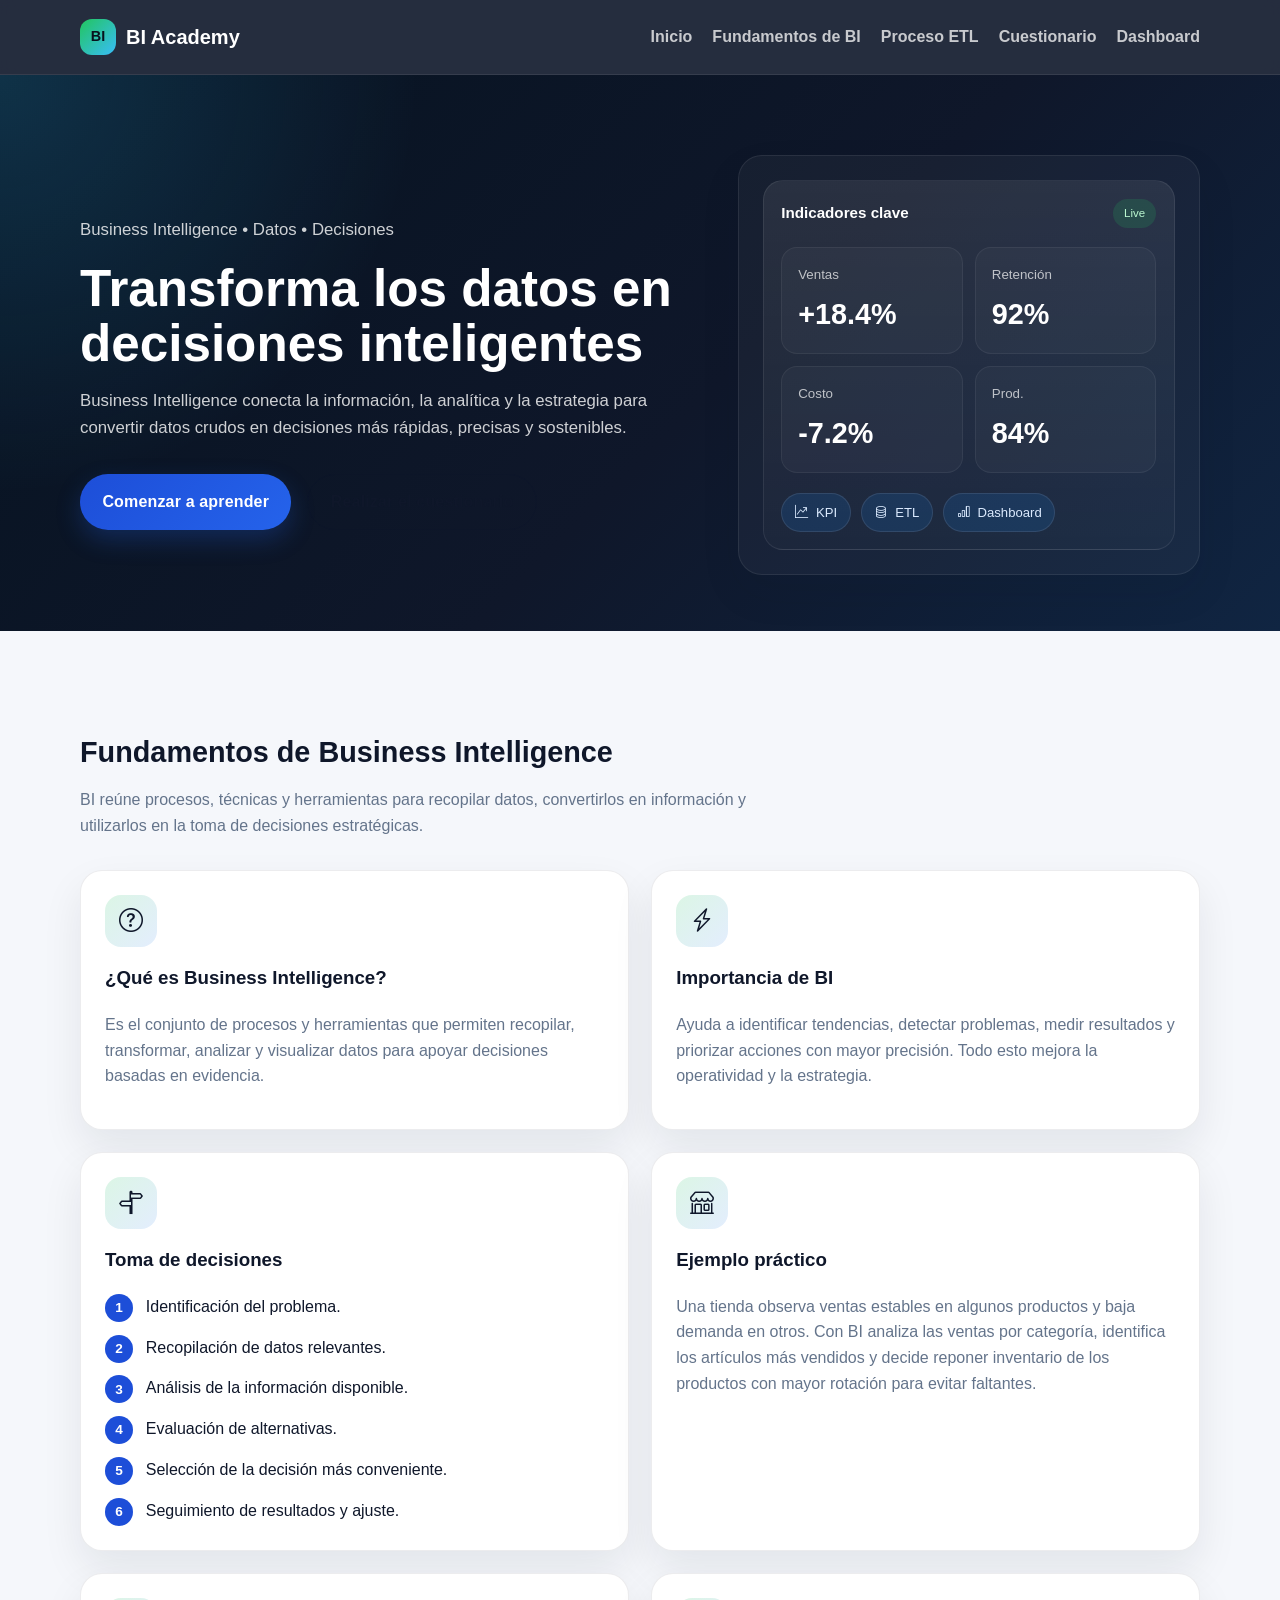
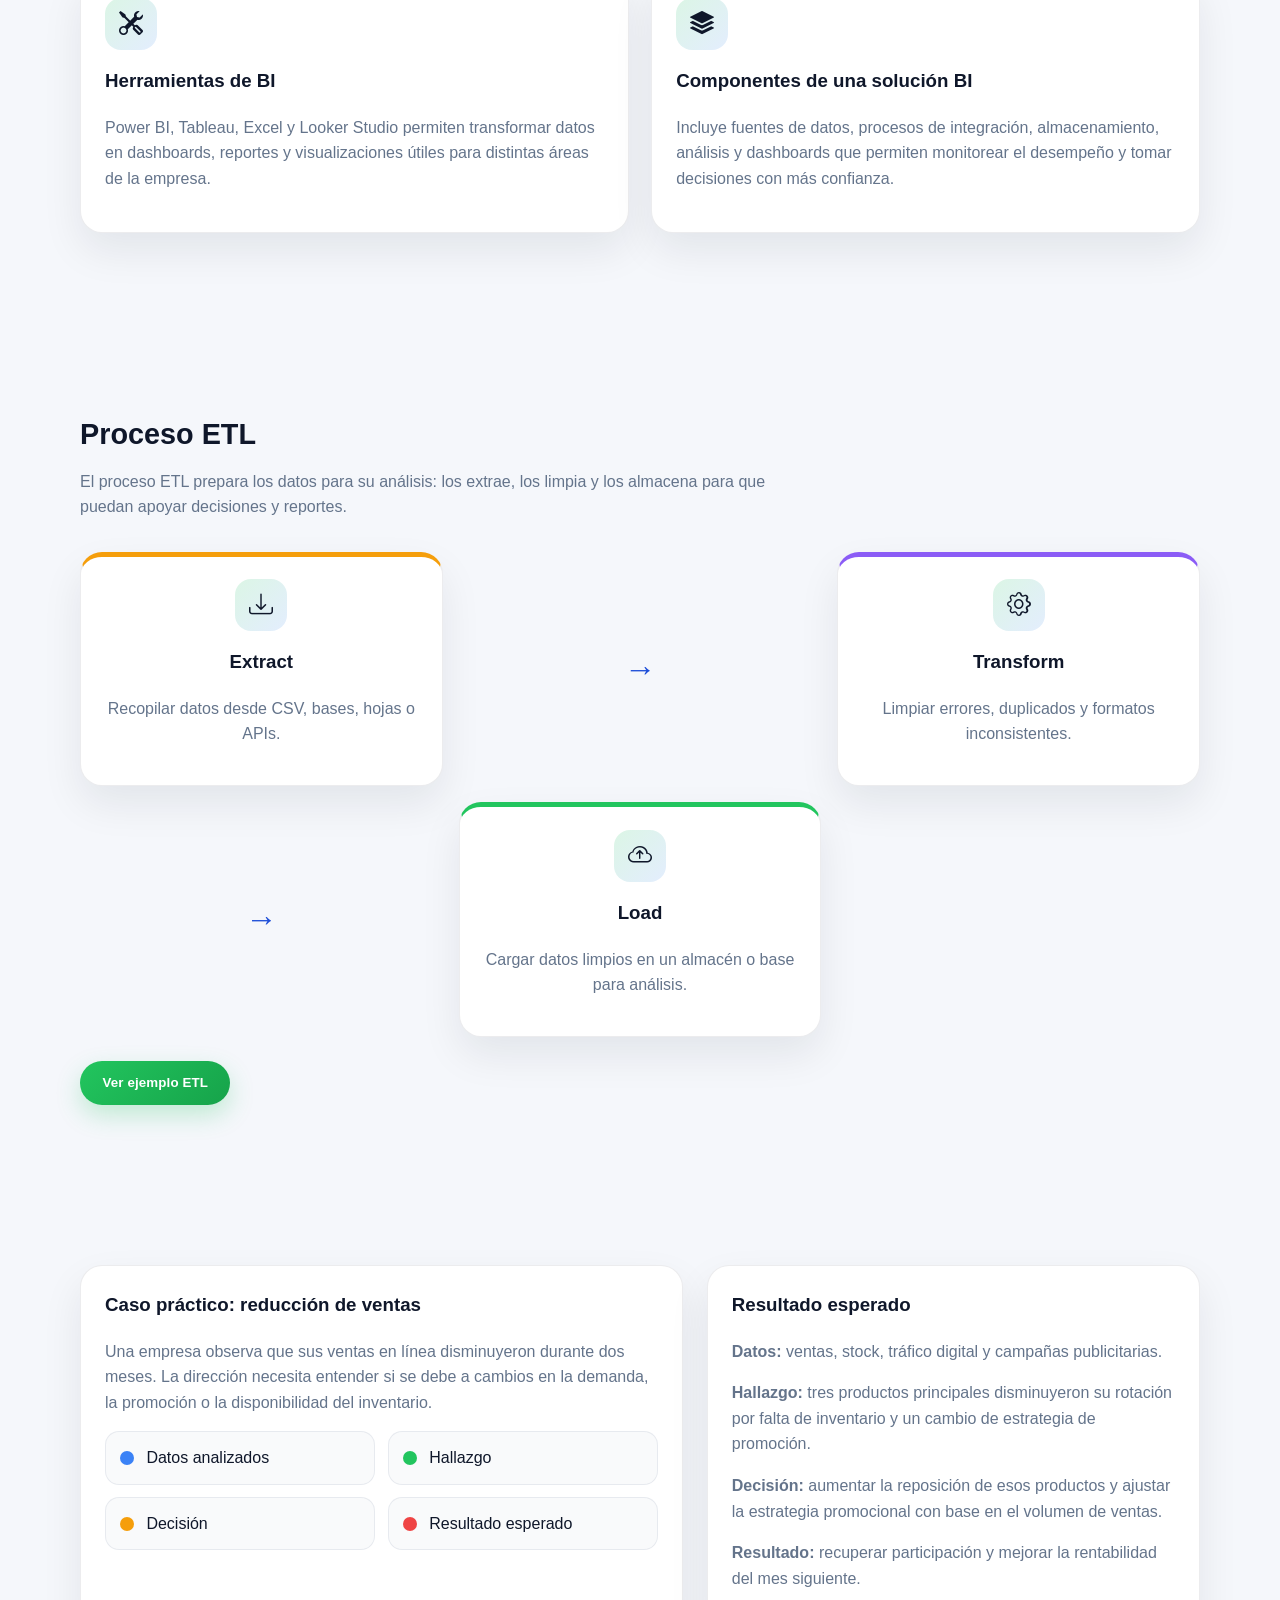
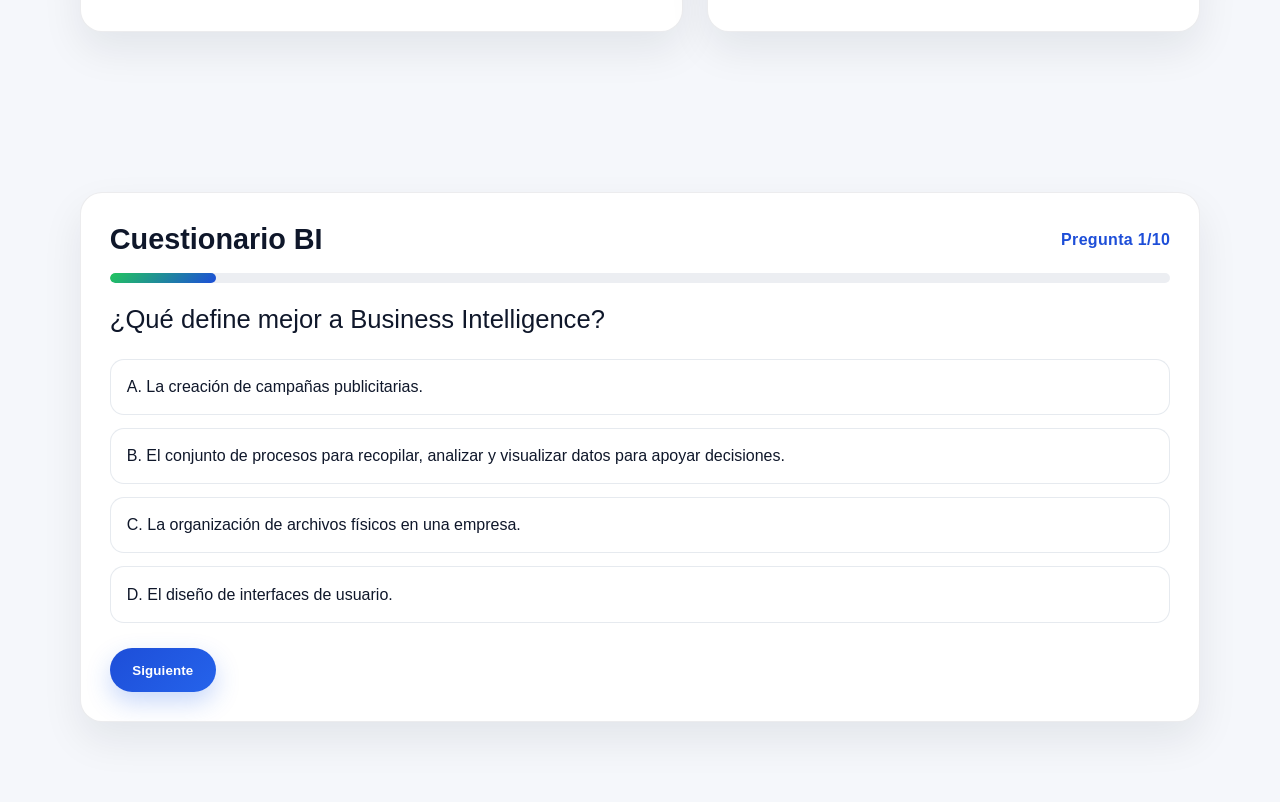
==== index.html @ a5fccbb6 "Version 1 de mi sitio web sobre BI" ====
<!DOCTYPE html>
<html lang="es">
  <head>
    <meta charset="UTF-8" />
    <meta name="viewport" content="width=device-width, initial-scale=1.0" />
    <title>BI Academy</title>
    <meta
      name="description"
      content="Sitio educativo de Business Intelligence, toma de decisiones y ETL con un cuestionario gamificado."
    />
    <link rel="preconnect" href="https://fonts.googleapis.com" />
    <link rel="preconnect" href="https://fonts.gstatic.com" crossorigin />
    <link
      href="https://fonts.googleapis.com/css2?family=Inter:wght@400;500;600;700;800&display=swap"
      rel="stylesheet"
    />
    <link
      rel="stylesheet"
      href="https://cdn.jsdelivr.net/npm/bootstrap-icons@1.11.3/font/bootstrap-icons.min.css"
    />
    <link rel="stylesheet" href="css/styles.css" />
  </head>
  <body>
    <header class="navbar">
      <div class="container">
        <a href="#inicio" class="navbar-brand" aria-label="BI Academy inicio">
          <span class="brand-mark">BI</span>
          BI Academy
        </a>

        <button class="navbar-toggle" aria-label="Abrir menú" type="button">☰</button>

        <nav aria-label="Navegación principal">
          <ul class="navbar-nav">
            <li><a href="#inicio">Inicio</a></li>
            <li><a href="#fundamentos">Fundamentos de BI</a></li>
            <li><a href="#etl">Proceso ETL</a></li>
            <li><a href="#quiz">Cuestionario</a></li>
            <li><a href="dashboard.html">Dashboard</a></li>
          </ul>
        </nav>
      </div>
    </header>

    <main>
      <section class="hero" id="inicio">
        <div class="container hero-grid">
          <div>
            <p class="section-badge">Business Intelligence • Datos • Decisiones</p>
            <h1>Transforma los datos en decisiones inteligentes</h1>
            <p>
              Business Intelligence conecta la información, la analítica y la estrategia para
              convertir datos crudos en decisiones más rápidas, precisas y sostenibles.
            </p>
            <div class="hero-actions">
              <a href="#fundamentos" class="btn btn-primary">Comenzar a aprender</a>
              <a href="#quiz" class="btn btn-outline">Realizar el cuestionario</a>
            </div>
          </div>

          <div class="hero-visual" aria-label="Panel visual de analítica empresarial">
            <div class="data-panel">
              <div class="panel-header">
                <strong>Indicadores clave</strong>
                <span class="live-badge">Live</span>
              </div>

              <div class="metric-row">
                <div class="metric-box">
                  <small>Ventas</small>
                  <strong>+18.4%</strong>
                </div>
                <div class="metric-box">
                  <small>Retención</small>
                  <strong>92%</strong>
                </div>
                <div class="metric-box">
                  <small>Costo</small>
                  <strong>-7.2%</strong>
                </div>
                <div class="metric-box">
                  <small>Prod.</small>
                  <strong>84%</strong>
                </div>
              </div>

              <div class="chip-row">
                <span class="chip"><i class="bi bi-graph-up-arrow"></i> KPI</span>
                <span class="chip"><i class="bi bi-database"></i> ETL</span>
                <span class="chip"><i class="bi bi-bar-chart"></i> Dashboard</span>
              </div>
            </div>
          </div>
        </div>
      </section>

      <section class="page-section" id="fundamentos">
        <div class="container">
          <div style="max-width: 700px;">
            <h2 class="section-title">Fundamentos de Business Intelligence</h2>
            <p class="section-subtitle">
              BI reúne procesos, técnicas y herramientas para recopilar datos, convertirlos en
              información y utilizarlos en la toma de decisiones estratégicas.
            </p>
          </div>

          <div class="content-grid two-columns">
            <article class="info-card">
              <div class="icon-box"><i class="bi bi-question-circle"></i></div>
              <h3>¿Qué es Business Intelligence?</h3>
              <p>
                Es el conjunto de procesos y herramientas que permiten recopilar, transformar,
                analizar y visualizar datos para apoyar decisiones basadas en evidencia.
              </p>
            </article>

            <article class="info-card">
              <div class="icon-box"><i class="bi bi-lightning-charge"></i></div>
              <h3>Importancia de BI</h3>
              <p>
                Ayuda a identificar tendencias, detectar problemas, medir resultados y priorizar
                acciones con mayor precisión. Todo esto mejora la operatividad y la estrategia.
              </p>
            </article>

            <article class="info-card">
              <div class="icon-box"><i class="bi bi-signpost-split"></i></div>
              <h3>Toma de decisiones</h3>
              <ul class="steps-list">
                <li><span class="step-number">1</span><span>Identificación del problema.</span></li>
                <li><span class="step-number">2</span><span>Recopilación de datos relevantes.</span></li>
                <li><span class="step-number">3</span><span>Análisis de la información disponible.</span></li>
                <li><span class="step-number">4</span><span>Evaluación de alternativas.</span></li>
                <li><span class="step-number">5</span><span>Selección de la decisión más conveniente.</span></li>
                <li><span class="step-number">6</span><span>Seguimiento de resultados y ajuste.</span></li>
              </ul>
            </article>

            <article class="info-card">
              <div class="icon-box"><i class="bi bi-shop"></i></div>
              <h3>Ejemplo práctico</h3>
              <p>
                Una tienda observa ventas estables en algunos productos y baja demanda en otros.
                Con BI analiza las ventas por categoría, identifica los artículos más vendidos y
                decide reponer inventario de los productos con mayor rotación para evitar faltantes.
              </p>
            </article>

            <article class="info-card">
              <div class="icon-box"><i class="bi bi-tools"></i></div>
              <h3>Herramientas de BI</h3>
              <p>
                Power BI, Tableau, Excel y Looker Studio permiten transformar datos en dashboards,
                reportes y visualizaciones útiles para distintas áreas de la empresa.
              </p>
            </article>

            <article class="info-card">
              <div class="icon-box"><i class="bi bi-stack"></i></div>
              <h3>Componentes de una solución BI</h3>
              <p>
                Incluye fuentes de datos, procesos de integración, almacenamiento, análisis y
                dashboards que permiten monitorear el desempeño y tomar decisiones con más confianza.
              </p>
            </article>
          </div>
        </div>
      </section>

      <section class="page-section" id="etl">
        <div class="container">
          <div style="max-width: 700px;">
            <h2 class="section-title">Proceso ETL</h2>
            <p class="section-subtitle">
              El proceso ETL prepara los datos para su análisis: los extrae, los limpia y los
              almacena para que puedan apoyar decisiones y reportes.
            </p>
          </div>

          <div class="etl-flow">
            <article class="etl-card extract">
              <div class="icon-box"><i class="bi bi-download"></i></div>
              <h3>Extract</h3>
              <p>Recopilar datos desde CSV, bases, hojas o APIs.</p>
            </article>

            <div class="etl-arrow" aria-hidden="true">→</div>

            <article class="etl-card transform">
              <div class="icon-box"><i class="bi bi-gear"></i></div>
              <h3>Transform</h3>
              <p>Limpiar errores, duplicados y formatos inconsistentes.</p>
            </article>

            <div class="etl-arrow" aria-hidden="true">→</div>

            <article class="etl-card load">
              <div class="icon-box"><i class="bi bi-cloud-arrow-up"></i></div>
              <h3>Load</h3>
              <p>Cargar datos limpios en un almacén o base para análisis.</p>
            </article>
          </div>

          <div class="toggle-example">
            <button id="toggle-etl-example" class="btn btn-success" type="button">Ver ejemplo ETL</button>
          </div>

          <div class="etl-example" aria-live="polite">
            <h3>Ejemplo de tienda</h3>
            <p><strong>Extract:</strong> recopilar registros de ventas de diferentes sucursales.</p>
            <p>
              <strong>Transform:</strong> corregir fechas inválidas, ajustar precios y eliminar compras
              duplicadas antes del análisis.
            </p>
            <p>
              <strong>Load:</strong> guardar los datos limpios para construir un reporte mensual de ventas,
              margen y productos más vendidos.
            </p>
          </div>
        </div>
      </section>

      <section class="page-section">
        <div class="container">
          <div class="case-grid">
            <article class="case-card">
              <h3>Caso práctico: reducción de ventas</h3>
              <p>
                Una empresa observa que sus ventas en línea disminuyeron durante dos meses. La
                dirección necesita entender si se debe a cambios en la demanda, la promoción o la
                disponibilidad del inventario.
              </p>
              <div class="case-legend">
                <div class="legend-item">
                  <span class="legend-swatch" style="background: #3b82f6;"></span>
                  <span>Datos analizados</span>
                </div>
                <div class="legend-item">
                  <span class="legend-swatch" style="background: #22c55e;"></span>
                  <span>Hallazgo</span>
                </div>
                <div class="legend-item">
                  <span class="legend-swatch" style="background: #f59e0b;"></span>
                  <span>Decisión</span>
                </div>
                <div class="legend-item">
                  <span class="legend-swatch" style="background: #ef4444;"></span>
                  <span>Resultado esperado</span>
                </div>
              </div>
            </article>

            <article class="case-card">
              <h3>Resultado esperado</h3>
              <p>
                <strong>Datos:</strong> ventas, stock, tráfico digital y campañas publicitarias.
              </p>
              <p>
                <strong>Hallazgo:</strong> tres productos principales disminuyeron su rotación por falta de
                inventario y un cambio de estrategia de promoción.
              </p>
              <p>
                <strong>Decisión:</strong> aumentar la reposición de esos productos y ajustar la estrategia
                promocional con base en el volumen de ventas.
              </p>
              <p>
                <strong>Resultado:</strong> recuperar participación y mejorar la rentabilidad del mes
                siguiente.
              </p>
            </article>
          </div>
        </div>
      </section>

      <section class="page-section" id="quiz">
        <div class="container">
          <div class="quiz-card">
            <div class="quiz-header">
              <div>
                <h2 class="section-title" style="margin: 0;">Cuestionario BI</h2>
              </div>
              <span class="question-counter" id="question-counter">Pregunta 1/10</span>
            </div>

            <div class="progress-shell" aria-label="Progreso del cuestionario">
              <div class="progress-bar" id="quiz-progress"></div>
            </div>

            <div class="question-box" id="question-box">
              <div class="question-text" id="quiz-question">Cargando pregunta...</div>
              <div class="answer-list" id="quiz-answers"></div>
              <div class="feedback" id="quiz-feedback" aria-live="polite"></div>
            </div>

            <div class="quiz-actions">
              <button class="btn btn-outline" id="finish-quiz" type="button" style="display: none;">Finalizar</button>
              <button class="btn btn-primary" id="next-question" type="button" disabled>Siguiente</button>
            </div>

            <div class="quiz-result" id="quiz-result">
              <div class="score-ring" aria-label="Resultado del cuestionario">
                <div class="score-ring-inner" id="result-score">0%</div>
              </div>
              <div id="result-message"></div>
              <p id="result-details"></p>
              <button class="btn btn-success" id="retry-quiz" type="button">Intentar otra vez</button>
            </div>
          </div>
        </div>
      </section>
    </main>

    <script src="js/main.js"></script>
    <script src="js/quiz.js"></script>
  </body>
</html>
---- css/styles.css ----
:root {
  --primary: #0f172a;
  --primary-soft: #13253f;
  --secondary: #1d4ed8;
  --accent: #22c55e;
  --accent-soft: #dcfce7;
  --warning: #f59e0b;
  --danger: #ef4444;
  --bg-light: #f5f7fb;
  --card: #ffffff;
  --muted: #64748b;
  --line: rgba(15, 23, 42, 0.08);
  --shadow: 0 18px 40px rgba(15, 23, 42, 0.08);
}

* {
  box-sizing: border-box;
}

html {
  scroll-behavior: smooth;
}

body {
  margin: 0;
  font-family: "Segoe UI", sans-serif;
  background: var(--bg-light);
  color: var(--primary);
  line-height: 1.6;
}

a {
  text-decoration: none;
}

img {
  max-width: 100%;
  display: block;
}

.container {
  width: min(1120px, calc(100% - 32px));
  margin: 0 auto;
}

.section-title {
  margin-bottom: 1.1rem;
  font-size: clamp(1.8rem, 2vw, 2.6rem);
  line-height: 1.2;
}

.section-subtitle {
  max-width: 700px;
  color: var(--muted);
  margin-bottom: 2rem;
}

.navbar {
  position: sticky;
  top: 0;
  z-index: 10;
  background: rgba(15, 23, 42, 0.9);
  backdrop-filter: blur(8px);
  border-bottom: 1px solid rgba(255, 255, 255, 0.08);
}

.navbar .container {
  display: flex;
  align-items: center;
  justify-content: space-between;
  min-height: 74px;
}

.navbar-brand {
  display: inline-flex;
  align-items: center;
  gap: 10px;
  color: #fff;
  font-weight: 700;
  font-size: 1.25rem;
}

.brand-mark {
  display: inline-flex;
  align-items: center;
  justify-content: center;
  width: 36px;
  height: 36px;
  border-radius: 12px;
  background: linear-gradient(135deg, var(--accent), #38bdf8);
  color: #08111d;
  font-size: 0.9rem;
}

.navbar-nav {
  display: flex;
  align-items: center;
  gap: 1.25rem;
  list-style: none;
  margin: 0;
  padding: 0;
}

.navbar-nav a {
  color: rgba(255, 255, 255, 0.75);
  font-weight: 600;
  transition: color 0.2s ease;
}

.navbar-nav a:hover,
.navbar-nav a:focus {
  color: #fff;
}

.navbar-toggle {
  display: none;
  background: transparent;
  border: 1px solid rgba(255,255,255,0.2);
  color: #fff;
  padding: 0.4rem 0.7rem;
  border-radius: 10px;
  cursor: pointer;
}

.btn {
  display: inline-flex;
  align-items: center;
  justify-content: center;
  border: none;
  border-radius: 999px;
  padding: 0.9rem 1.4rem;
  font-weight: 700;
  letter-spacing: 0.01em;
  cursor: pointer;
  transition: transform 0.2s ease, box-shadow 0.2s ease, opacity 0.2s ease;
}

.btn:hover {
  transform: translateY(-1px);
}

.btn-primary {
  background: linear-gradient(135deg, var(--secondary), #2563eb);
  color: #fff;
  box-shadow: 0 10px 24px rgba(37, 99, 235, 0.25);
}

.btn-outline {
  background: transparent;
  border: 1px solid rgba(15, 23, 42, 0.12);
  color: var(--primary);
}

.btn-success {
  background: linear-gradient(135deg, var(--accent), #16a34a);
  color: #fff;
  box-shadow: 0 10px 24px rgba(34, 197, 94, 0.25);
}

.hero {
  background: radial-gradient(circle at top left, rgba(56, 189, 248, 0.18), transparent 30%), linear-gradient(135deg, #061321 0%, #0f172a 56%, #102542 100%);
  color: #fff;
  padding: 5rem 0 3.5rem;
}

.hero-grid {
  display: grid;
  grid-template-columns: 1.15fr 0.85fr;
  gap: 2rem;
  align-items: center;
}

.hero h1 {
  margin: 0 0 1rem;
  font-size: clamp(2.4rem, 4vw, 4.4rem);
  line-height: 1.08;
}

.hero p {
  color: rgba(255,255,255,0.8);
  font-size: 1.05rem;
  max-width: 620px;
}

.hero-actions {
  display: flex;
  flex-wrap: wrap;
  gap: 1rem;
  margin-top: 2rem;
}

.hero-visual {
  background: rgba(255,255,255,0.04);
  border: 1px solid rgba(255,255,255,0.08);
  border-radius: 24px;
  padding: 1.5rem;
  box-shadow: var(--shadow);
}

.data-panel {
  background: linear-gradient(180deg, rgba(255,255,255,0.08), rgba(255,255,255,0.02));
  border: 1px solid rgba(255,255,255,0.08);
  border-radius: 20px;
  padding: 1.1rem;
}

.panel-header {
  display: flex;
  justify-content: space-between;
  align-items: center;
  margin-bottom: 1.2rem;
}

.panel-header strong {
  font-size: 0.95rem;
}

.live-badge {
  font-size: 0.72rem;
  padding: 0.35rem 0.7rem;
  border-radius: 999px;
  background: rgba(34,197,94,0.16);
  color: #bbf7d0;
}

.metric-row {
  display: grid;
  grid-template-columns: repeat(2, minmax(0, 1fr));
  gap: 0.75rem;
}

.metric-box {
  background: rgba(255,255,255,0.03);
  border-radius: 16px;
  padding: 1rem;
  border: 1px solid rgba(255,255,255,0.06);
}

.metric-box small {
  display: block;
  color: rgba(255,255,255,0.7);
}

.metric-box strong {
  display: block;
  font-size: 1.8rem;
  margin-top: 0.35rem;
}

.chip-row {
  display: flex;
  flex-wrap: wrap;
  gap: 0.6rem;
  margin-top: 1.2rem;
}

.chip {
  display: inline-flex;
  align-items: center;
  gap: 0.5rem;
  background: rgba(25, 118, 210, 0.18);
  border: 1px solid rgba(148, 163, 184, 0.18);
  color: #dbeafe;
  padding: 0.5rem 0.8rem;
  border-radius: 999px;
  font-size: 0.82rem;
}

.page-section {
  padding: 5rem 0;
}

.content-grid {
  display: grid;
  gap: 1.4rem;
}

.info-card,
.quiz-card,
.etl-card,
.case-card {
  background: var(--card);
  border-radius: 22px;
  border: 1px solid var(--line);
  box-shadow: var(--shadow);
}

.info-card {
  padding: 1.5rem;
}

.info-card h3,
.case-card h3,
.etl-card h3,
.quiz-card h3 {
  margin-top: 0;
}

.info-card p,
.case-card p,
.etl-card p {
  color: var(--muted);
}

.icon-box {
  display: inline-flex;
  justify-content: center;
  align-items: center;
  width: 52px;
  height: 52px;
  border-radius: 16px;
  background: linear-gradient(135deg, rgba(34,197,94,0.16), rgba(59,130,246,0.14));
  color: #0f172a;
  font-size: 1.5rem;
  margin-bottom: 1rem;
}

.steps-list {
  list-style: none;
  padding: 0;
  margin: 0;
  display: grid;
  gap: 0.8rem;
}

.steps-list li {
  display: flex;
  gap: 0.8rem;
  align-items: flex-start;
}

.step-number {
  width: 28px;
  height: 28px;
  border-radius: 50%;
  display: inline-flex;
  align-items: center;
  justify-content: center;
  background: var(--secondary);
  color: #fff;
  font-weight: 700;
  font-size: 0.85rem;
  flex-shrink: 0;
}

.two-columns {
  display: grid;
  grid-template-columns: repeat(2, minmax(0, 1fr));
  gap: 1.4rem;
}

.etl-flow {
  display: grid;
  grid-template-columns: repeat(3, minmax(0, 1fr));
  gap: 1rem;
  align-items: center;
  margin-top: 1.2rem;
}

.etl-card {
  padding: 1.4rem 1rem;
  text-align: center;
}

.etl-card.extract { border-top: 5px solid #f59e0b; }
.etl-card.transform { border-top: 5px solid #8b5cf6; }
.etl-card.load { border-top: 5px solid #22c55e; }

.etl-arrow {
  font-size: 2rem;
  color: var(--secondary);
  text-align: center;
}

.toggle-example {
  margin-top: 1.5rem;
}

.etl-example {
  display: none;
  margin-top: 1.25rem;
  padding: 1rem 1.1rem;
  border-radius: 18px;
  background: linear-gradient(135deg, rgba(34,197,94,0.08), rgba(37,99,235,0.05));
  border: 1px solid rgba(34,197,94,0.18);
}

.etl-example.visible {
  display: block;
}

.case-grid {
  display: grid;
  grid-template-columns: 1.1fr 0.9fr;
  gap: 1.5rem;
}

.case-card {
  padding: 1.5rem;
}

.case-legend {
  display: grid;
  grid-template-columns: repeat(2, minmax(0, 1fr));
  gap: 0.8rem;
  margin-top: 1rem;
}

.legend-item {
  display: flex;
  gap: 0.75rem;
  align-items: center;
  background: rgba(148,163,184,0.06);
  border: 1px solid rgba(148,163,184,0.18);
  border-radius: 14px;
  padding: 0.8rem 0.9rem;
}

.legend-swatch {
  width: 14px;
  height: 14px;
  border-radius: 50%;
  display: inline-block;
}

.quiz-card {
  padding: 1.8rem;
  position: relative;
  overflow: hidden;
}

.quiz-header {
  display: flex;
  justify-content: space-between;
  align-items: center;
  gap: 1rem;
  margin-bottom: 1rem;
}

.progress-shell {
  width: 100%;
  height: 10px;
  background: rgba(148,163,184,0.18);
  border-radius: 999px;
  overflow: hidden;
}

.progress-bar {
  height: 100%;
  width: 0%;
  background: linear-gradient(135deg, var(--accent), var(--secondary));
  border-radius: inherit;
  transition: width 0.3s ease;
}

.question-box {
  min-height: 200px;
}

.question-counter {
  color: var(--secondary);
  font-weight: 700;
  letter-spacing: 0.02em;
}

.question-text {
  font-size: clamp(1.2rem, 2.2vw, 1.6rem);
  margin: 1rem 0 1.2rem;
}

.answer-list {
  display: grid;
  gap: 0.8rem;
  margin-bottom: 1.2rem;
}

.answer-option {
  width: 100%;
  text-align: left;
  border: 1px solid rgba(148,163,184,0.23);
  background: #fff;
  padding: 0.9rem 1rem;
  border-radius: 14px;
  color: var(--primary);
  font: inherit;
  cursor: pointer;
  transition: border-color 0.2s ease, transform 0.2s ease, background 0.2s ease;
}

.answer-option:hover,
.answer-option:focus {
  border-color: rgba(37,99,235,0.38);
  transform: translateY(-1px);
}

.answer-option.correct {
  background: rgba(34,197,94,0.1);
  border-color: rgba(34,197,94,0.55);
  color: #166534;
}

.answer-option.incorrect {
  background: rgba(239,68,68,0.08);
  border-color: rgba(239,68,68,0.4);
  color: #991b1b;
}

.answer-option.disabled {
  pointer-events: none;
  opacity: 0.9;
}

.feedback {
  display: none;
  margin-top: 1rem;
  padding: 0.9rem 1rem;
  border-radius: 12px;
  font-weight: 600;
}

.feedback.show {
  display: block;
}

.feedback.success {
  background: rgba(34,197,94,0.1);
  color: #166534;
}

.feedback.error {
  background: rgba(239,68,68,0.08);
  color: #991b1b;
}

.quiz-actions {
  display: flex;
  justify-content: space-between;
  align-items: center;
  gap: 1rem;
  margin-top: 1.6rem;
}

.quiz-result {
  display: none;
  margin-top: 1.5rem;
  padding: 1.3rem;
  border-radius: 18px;
  background: linear-gradient(135deg, rgba(34,197,94,0.08), rgba(37,99,235,0.08));
  border: 1px solid rgba(34,197,94,0.18);
}

.quiz-result.visible {
  display: block;
}

.score-ring {
  width: 120px;
  height: 120px;
  border-radius: 50%;
  display: flex;
  align-items: center;
  justify-content: center;
  background: conic-gradient(var(--accent) 0deg 300deg, #dbeafe 300deg 360deg);
  margin: 0 auto 1rem;
}

.score-ring-inner {
  width: 82px;
  height: 82px;
  border-radius: 50%;
  display: flex;
  align-items: center;
  justify-content: center;
  background: #fff;
  font-weight: 800;
  color: var(--primary);
}

.range-badge {
  display: inline-flex;
  align-items: center;
  border-radius: 999px;
  padding: 0.5rem 0.9rem;
  background: rgba(37,99,235,0.08);
  color: var(--secondary);
  font-weight: 700;
  margin-bottom: 0.5rem;
}

.reward-mark {
  display: inline-flex;
  align-items: center;
  justify-content: center;
  width: 62px;
  height: 62px;
  border-radius: 18px;
  background: linear-gradient(135deg, #facc15, #f59e0b);
  color: #fff;
  font-size: 1.8rem;
  margin-right: 0.75rem;
  box-shadow: 0 14px 28px rgba(245, 158, 11, 0.25);
}

@media (max-width: 820px) {
  .hero-grid,
  .two-columns,
  .case-grid,
  .etl-flow {
    grid-template-columns: 1fr;
  }

  .navbar .container {
    gap: 1rem;
  }

  .navbar-toggle {
    display: inline-flex;
  }

  .navbar-nav {
    position: absolute;
    left: 16px;
    right: 16px;
    top: calc(100% + 10px);
    flex-direction: column;
    align-items: flex-start;
    background: rgba(15, 23, 42, 0.98);
    border: 1px solid rgba(255,255,255,0.08);
    border-radius: 16px;
    padding: 1rem;
    display: none;
  }

  .navbar-nav.open {
    display: flex;
  }

  .hero {
    padding-top: 4rem;
  }
}

@media (max-width: 520px) {
  .hero-actions,
  .quiz-actions {
    flex-direction: column;
    align-items: stretch;
  }

  .btn {
    width: 100%;
  }
}
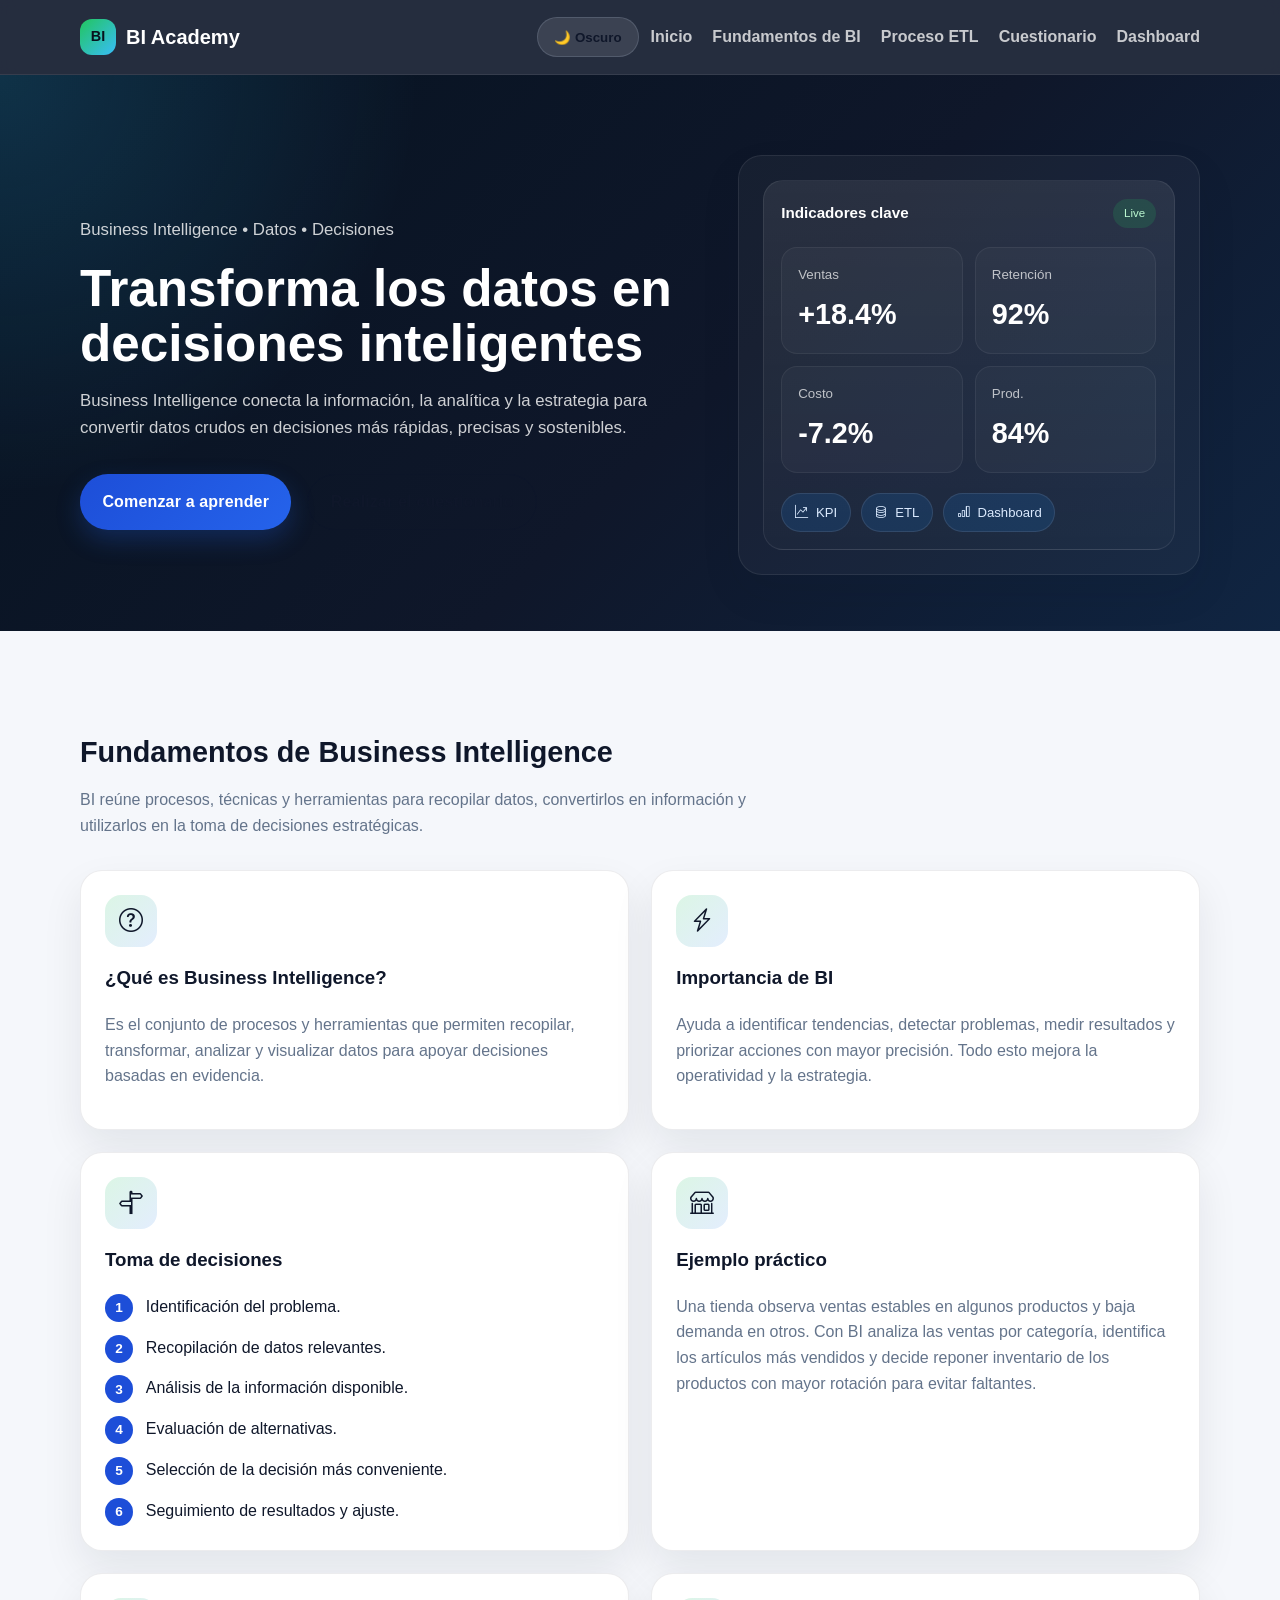
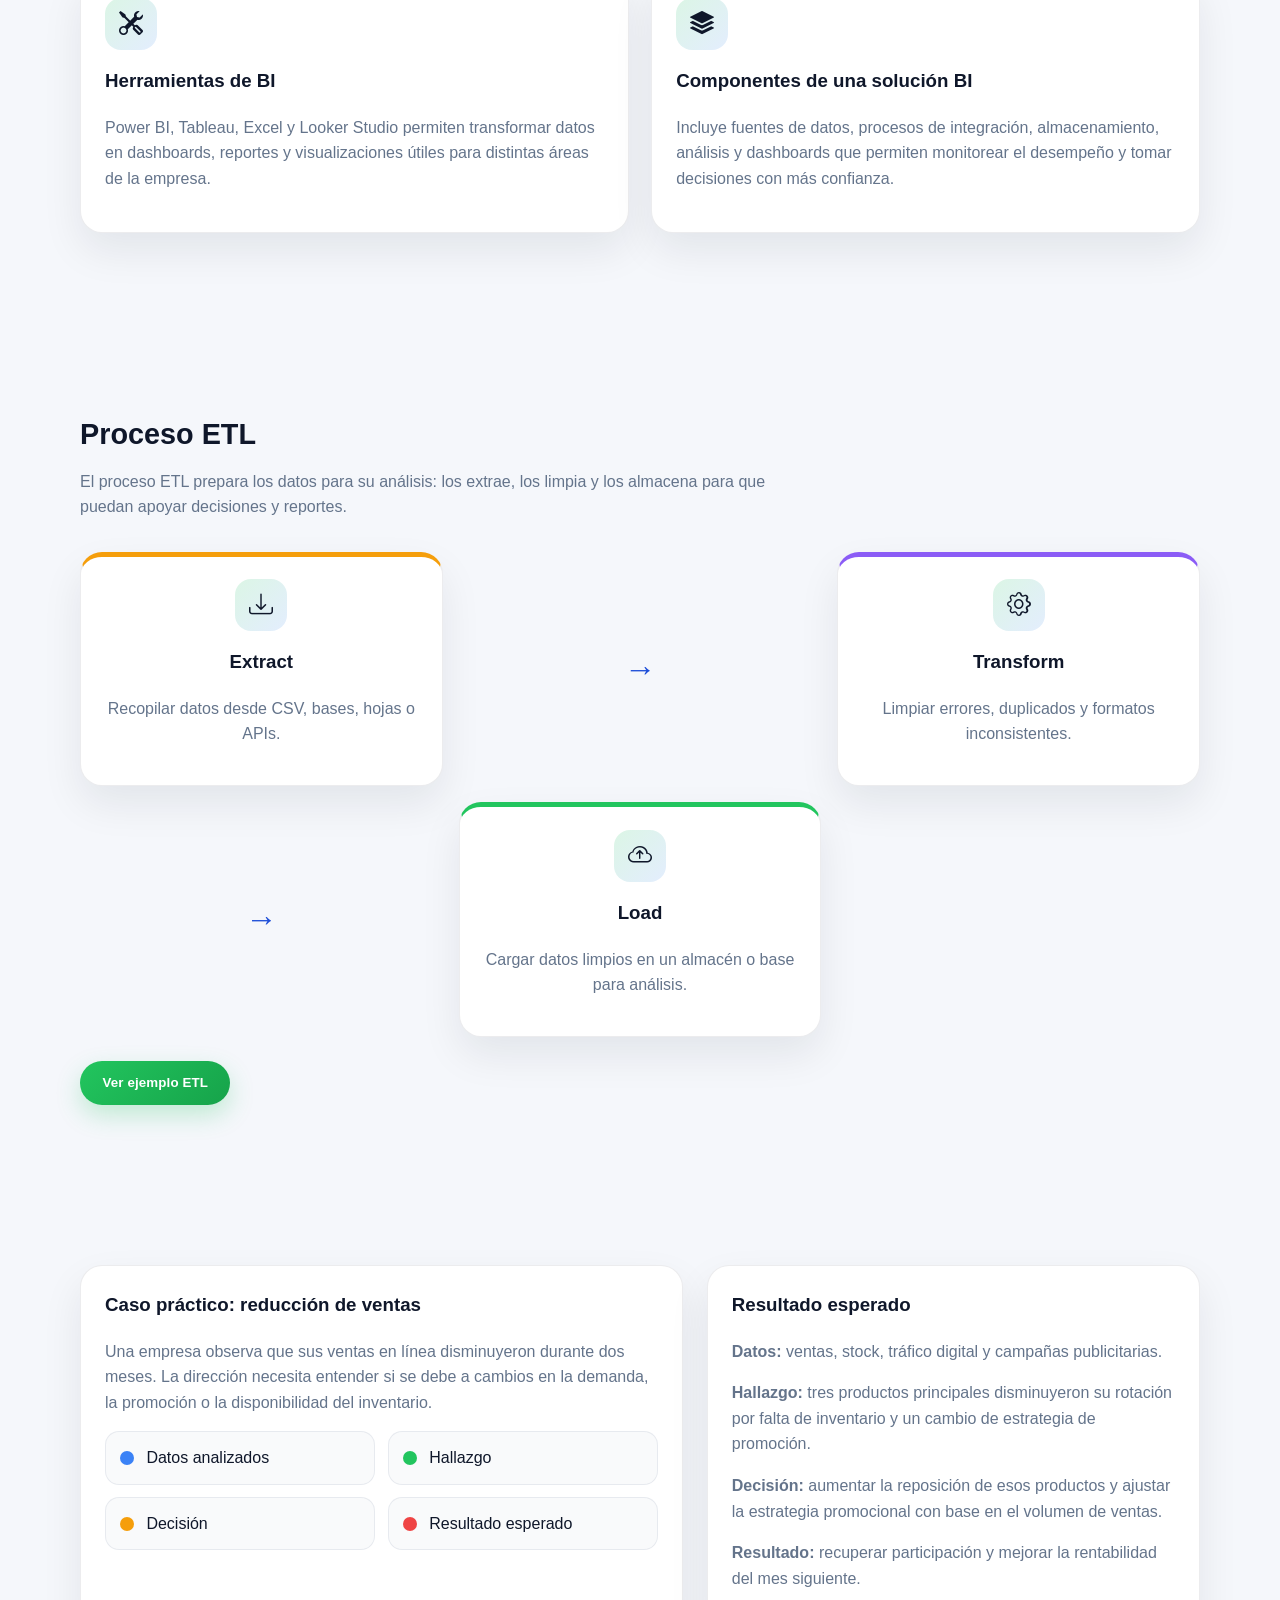
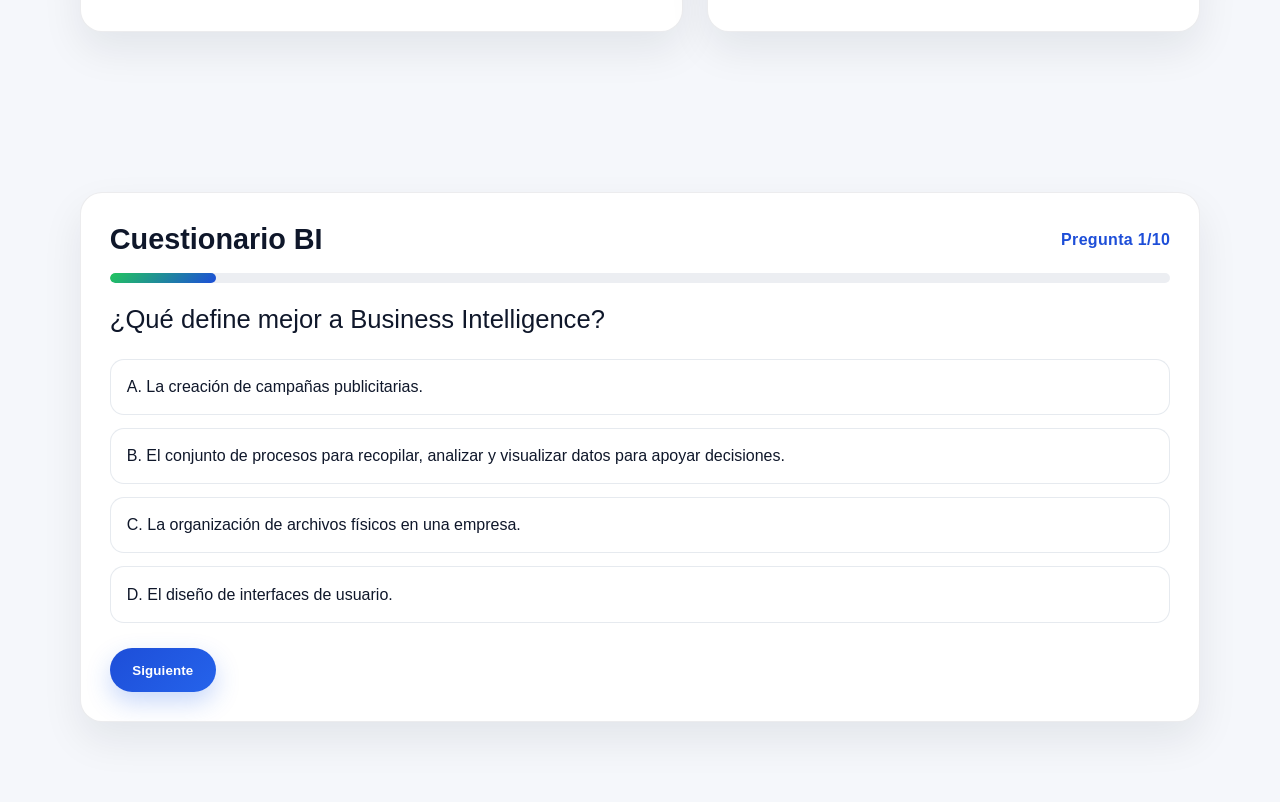
==== commit 7f828542: "version 2 agregar un boton de cambiar el tema de claro a oscuro y botones en el dashboard de imprimi" ====
--- a/index.html
+++ b/index.html
@@ -30,15 +30,18 @@
 
         <button class="navbar-toggle" aria-label="Abrir menú" type="button">☰</button>
 
-        <nav aria-label="Navegación principal">
-          <ul class="navbar-nav">
-            <li><a href="#inicio">Inicio</a></li>
-            <li><a href="#fundamentos">Fundamentos de BI</a></li>
-            <li><a href="#etl">Proceso ETL</a></li>
-            <li><a href="#quiz">Cuestionario</a></li>
-            <li><a href="dashboard.html">Dashboard</a></li>
-          </ul>
-        </nav>
+        <div style="display:flex; align-items:center; gap:0.75rem;">
+          <button class="theme-toggle" id="theme-toggle" type="button" aria-label="Cambiar a modo oscuro">🌙 Oscuro</button>
+          <nav aria-label="Navegación principal">
+            <ul class="navbar-nav">
+              <li><a href="#inicio">Inicio</a></li>
+              <li><a href="#fundamentos">Fundamentos de BI</a></li>
+              <li><a href="#etl">Proceso ETL</a></li>
+              <li><a href="#quiz">Cuestionario</a></li>
+              <li><a href="dashboard.html">Dashboard</a></li>
+            </ul>
+          </nav>
+        </div>
       </div>
     </header>
 
--- a/css/styles.css
+++ b/css/styles.css
@@ -13,6 +13,18 @@
   --shadow: 0 18px 40px rgba(15, 23, 42, 0.08);
 }
 
+body.theme-dark {
+  --primary: #e2e8f0;
+  --primary-soft: #dfeafc;
+  --secondary: #60a5fa;
+  --accent: #4ade80;
+  --bg-light: #020817;
+  --card: #0f172a;
+  --muted: #cbd5e1;
+  --line: rgba(148, 163, 184, 0.2);
+  --shadow: 0 18px 40px rgba(2, 6, 23, 0.4);
+}
+
 * {
   box-sizing: border-box;
 }
@@ -27,6 +39,7 @@
   background: var(--bg-light);
   color: var(--primary);
   line-height: 1.6;
+  transition: background 0.3s ease, color 0.3s ease;
 }
 
 a {
@@ -133,6 +146,27 @@
   letter-spacing: 0.01em;
   cursor: pointer;
   transition: transform 0.2s ease, box-shadow 0.2s ease, opacity 0.2s ease;
+}
+
+.theme-toggle,
+.action-btn {
+  display: inline-flex;
+  align-items: center;
+  justify-content: center;
+  gap: 0.45rem;
+  border: 1px solid rgba(148, 163, 184, 0.26);
+  background: rgba(255, 255, 255, 0.1);
+  color: inherit;
+  border-radius: 999px;
+  padding: 0.72rem 1rem;
+  font-weight: 700;
+  cursor: pointer;
+  transition: transform 0.2s ease, opacity 0.2s ease;
+}
+
+.theme-toggle:hover,
+.action-btn:hover {
+  transform: translateY(-1px);
 }
 
 .btn:hover {
@@ -635,6 +669,11 @@
     display: flex;
   }
 
+  .theme-toggle {
+    font-size: 0.82rem;
+    padding: 0.58rem 0.8rem;
+  }
+
   .hero {
     padding-top: 4rem;
   }
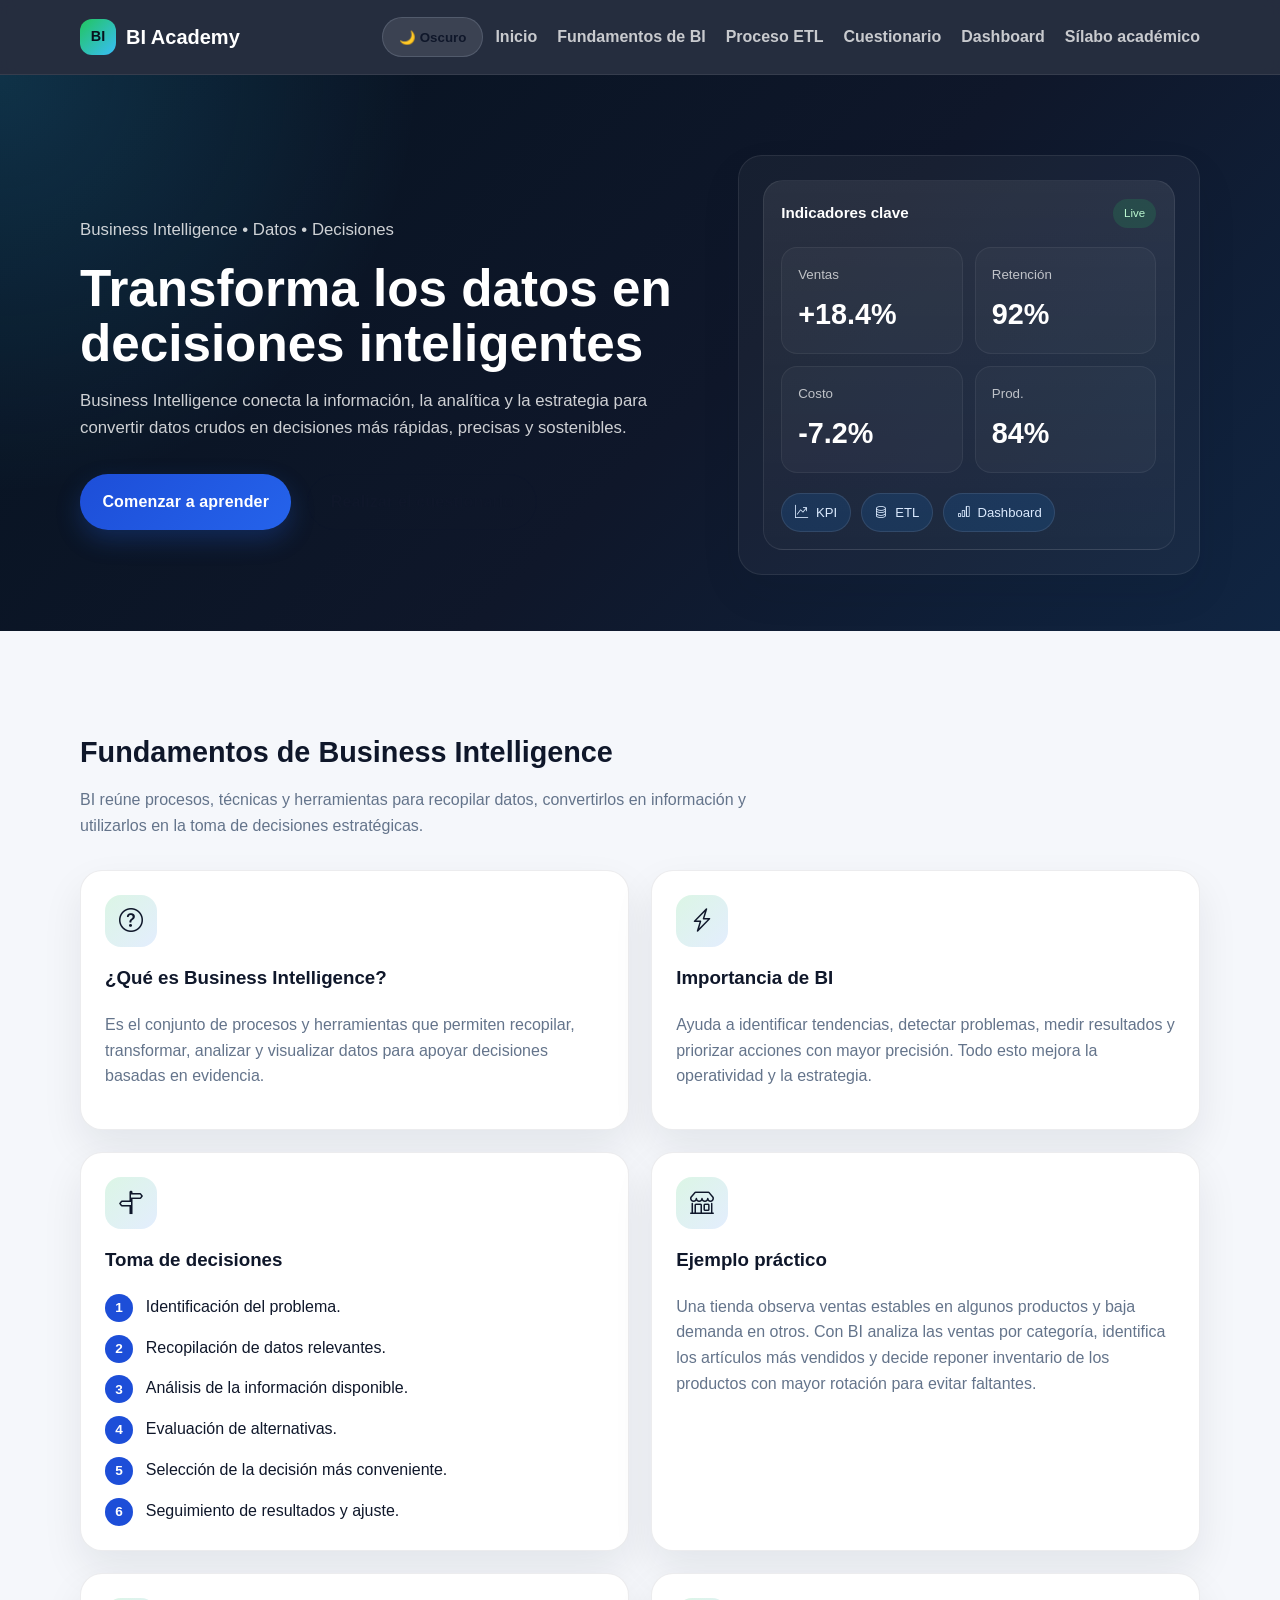
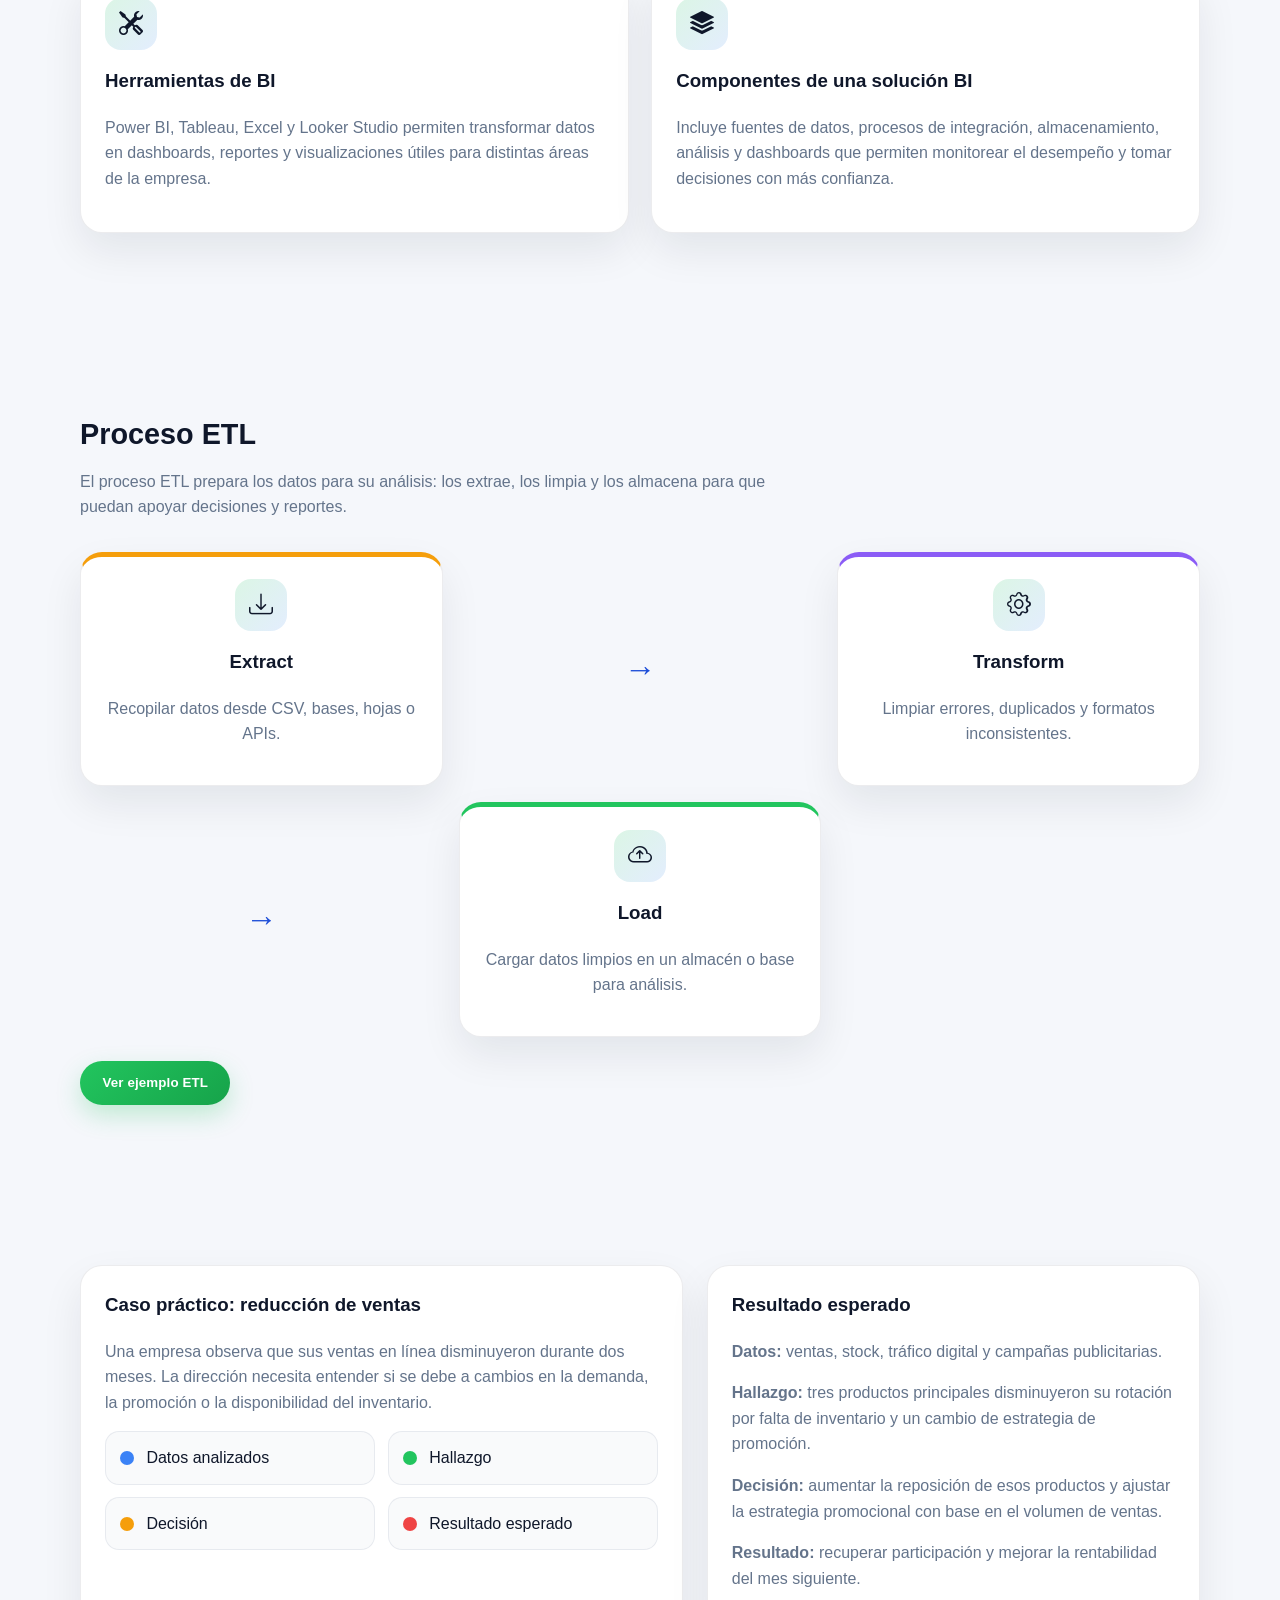
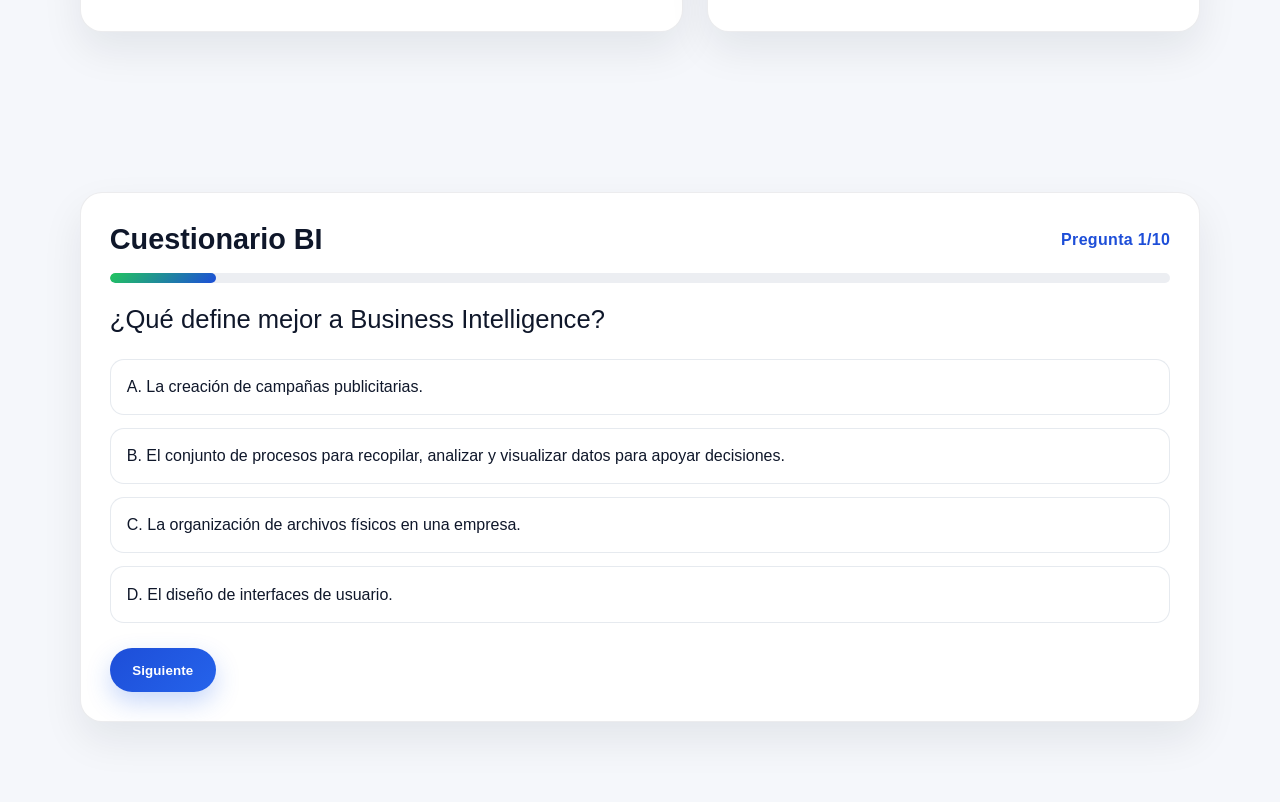
==== commit 45f4ab13: "Nueva pagina relacionada con el Silabo" ====
--- a/index.html
+++ b/index.html
@@ -39,6 +39,7 @@
               <li><a href="#etl">Proceso ETL</a></li>
               <li><a href="#quiz">Cuestionario</a></li>
               <li><a href="dashboard.html">Dashboard</a></li>
+              <li><a href="silabo.html">Sílabo académico</a></li>
             </ul>
           </nav>
         </div>
